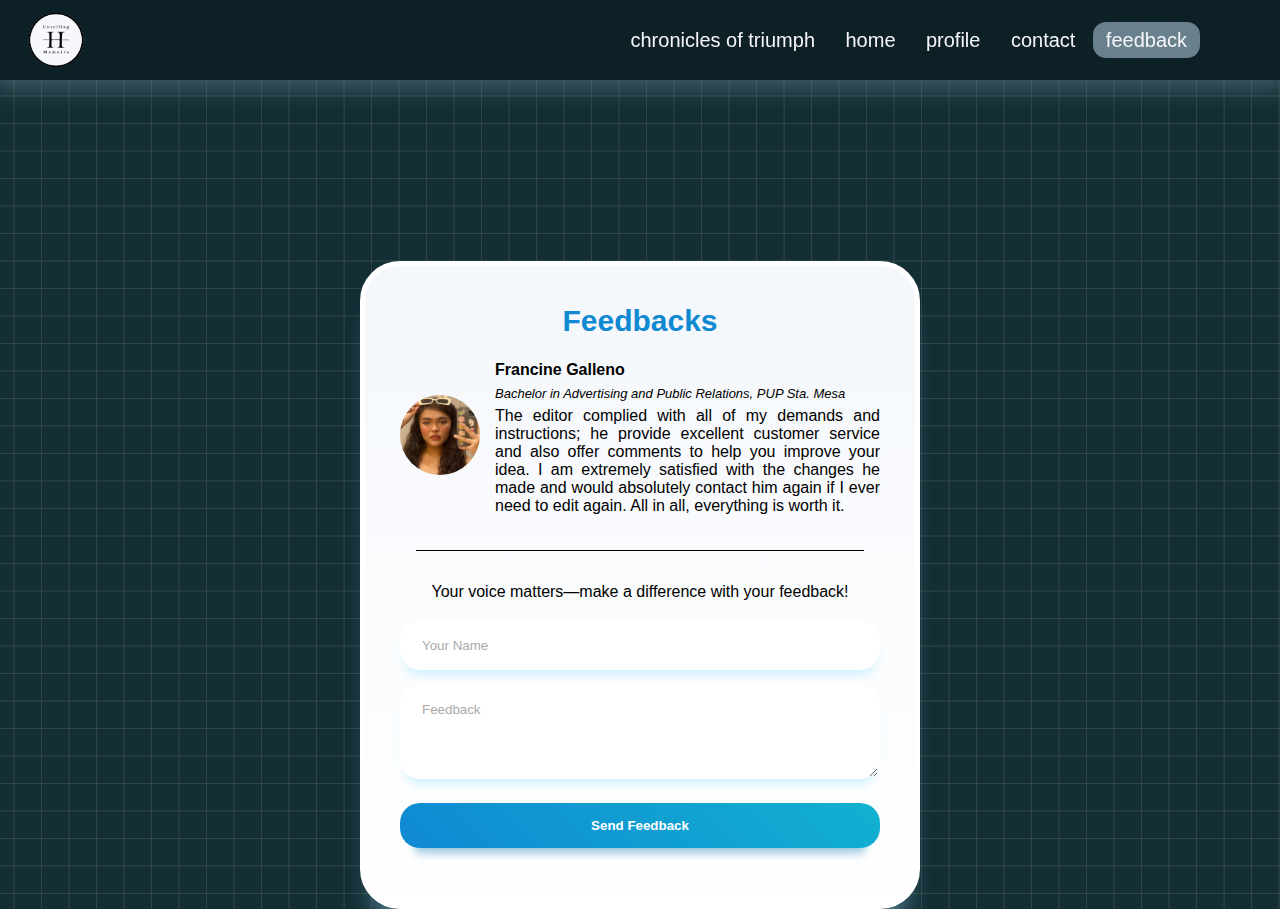
==== feedback.html @ 2efa879e "First Commit" ====
<!DOCTYPE html>
<html lang="en">
  <head>
    <meta charset="UTF-8" />
    <meta http-equiv="X-UA-Compatible" content="IE=edge" />
    <meta name="viewport" content="width=device-width, initial-scale=1.0" />
    <title>Unveiling His Memoirs</title>
    <link rel="icon" href="resources/logos/logo tab.png" type="image/x-icon" />
    <link
      href="https://unpkg.com/boxicons@2.1.4/css/boxicons.min.css"
      rel="stylesheet"
    />
    <link rel="stylesheet" href="feedback.css" />
  </head>
  <body>
    <div class="nav-container">
      <nav>
        <input type="checkbox" id="check" />
        <label for="check" class="checkbtn">
          <i class="bx bx-menu"></i>
        </label>
        <label class="logo"><img src="resources/logos/logo site.svg" /></label>
        <ul>
          <li><a href="./cot.html">Chronicles of Triumph</a></li>
          <li><a href="./homescreen.html">Home</a></li>
          <li><a href="./profile.html">Profile</a></li>
          <li><a href="./contactme.html">Contact</a></li>
          <li><a href="./feedback.html" class="active">Feedback</a></li>
        </ul>
      </nav>
    </div>

    <div class="container">
    <h3>Feedbacks</h3>
    <br>

    <div class="testimonial">
        <img src="resources/francine.jpg" alt="Testimonial Photo">
        <div class="testimonial-content">
            <p><strong>Francine Galleno</strong></p>
            <p><em>Bachelor in Advertising and Public Relations, PUP Sta. Mesa</em></p>
            <p>The editor complied with all of my demands and instructions; he provide excellent customer service and also offer comments to help you improve your idea. I am extremely satisfied with the changes he made and would absolutely contact him again if I ever need to edit again. All in all, everything is worth it.
</p>
        </div>
    </div>
    <p class="underline-text">&emsp;&emsp;&emsp;&emsp;&emsp;&emsp;&emsp;&emsp;&emsp;&emsp;&emsp;&emsp;&emsp;&emsp;&emsp;&emsp;&emsp;&emsp;&emsp;&emsp;&emsp;&emsp;&emsp;&emsp;&emsp;&emsp;&emsp;&emsp;</p>
    
    Your voice matters—make a difference with your feedback!

    <form action="" class="form">
        <p><input required="" type="text" name="name" id="name" placeholder="Your Name"></p>
        <p><textarea id="userFeedback" name="userFeedback" rows="4" placeholder="Feedback" required></textarea></p>
        <button type="button" onclick="sendFeedback()">Send Feedback</button>
    </form>
</div>

<script src="https://cdn.emailjs.com/dist/email.min.js"></script>
<script>
    emailjs.init("989xCh1i2zHPzSJlY");

    function sendFeedback() {
        const userName = document.getElementById("name").value;
        const userFeedback = document.getElementById("userFeedback").value;

        if (userName.trim() === "" || userFeedback.trim() === "") {
            alert("Please enter both your name and feedback.");
            return;
        }

        emailjs.send("service_website", "template_website", {
            from_name: userName,
            message: userFeedback,
        })
        .then(function(response) {
            console.log("Email sent successfully:", response);
            alert("Feedback sent successfully!");
        }, function(error) {
            console.error("Error sending email:", error);
            alert("Error sending feedback. Please try again later.");
        });
    }
</script>
  </body>
</html>
---- feedback.css ----
:root {
  --blue: #12d2db;
  --white: #f5f5fa;
  --mainColor: #132e35;
  --mainColor1: #2d4a53;
  --mainColor2: #69818d;
  --mainColor3: #afb3b7;
  --mainColor4: #5a636a;
  --mainColor-blc: #0d1f23;
  --shadow: 0 5px 20px 5px rgba(105, 129, 141, 0.5);
  --navColor: rgba(13, 31, 35, 0.9);
}

* {
  padding: 0;
  margin: 0;
  text-decoration: none;
  box-sizing: border-box;
}

body {
  font-family: Arial, sans-serif;
  background: #132e35;
  --color: rgba(114, 114, 114, 0.3);
  background-image: linear-gradient(
      0deg,
      transparent 24%,
      var(--color) 25%,
      var(--color) 26%,
      transparent 27%,
      transparent 74%,
      var(--color) 75%,
      var(--color) 76%,
      transparent 77%,
      transparent
    ),
    linear-gradient(
      90deg,
      transparent 24%,
      var(--color) 25%,
      var(--color) 26%,
      transparent 27%,
      transparent 74%,
      var(--color) 75%,
      var(--color) 76%,
      transparent 77%,
      transparent
    );
  background-size: 55px 55px;
}

.nav-container {
  position: relative;
  display: flex;
  justify-content: space-between;
  align-items: center;
  z-index: 2;
  background: #132e35;
  position: fixed;
  width: 100%;
  margin-top: 40px;
}

nav {
  position: absolute;
  background: var(--navColor);
  box-shadow: var(--shadow);
  height: 80px;
  width: 100%;
}

label.logo {
  max-width: 200px;
  position: absolute;
  top: 12%;
  left: 2%;
}

label.logo img {
  width: 30%;
  height: auto;
  display: block;
  max-width: 100%;
}

nav ul {
  float: right;
  margin-right: 80px;
}

nav ul li {
  display: inline-block;
  line-height: 80px;
}

nav ul li a {
  color: var(--white);
  font-size: 20px;
  padding: 7px 13px;
  border-radius: 13px;
  text-transform: lowercase;
}

a.active,
a:hover {
  background: var(--mainColor2);
  transition: 0.5s;
}

.checkbtn {
  line-height: 80px;
  font-size: 30px;
  float: right;
  cursor: pointer;
  margin-right: 40px;
  display: none;
}

.checkbtn i {
  color: var(--white);
  padding: 5px;
  border-radius: 10px;
  transition: 0.5s ease;
}

.checkbtn i:hover {
  background: var(--mainColor2);
}

#check {
  display: none;
}

@media (max-width: 952px) {
  label.logo {
    max-width: 250px;
    top: 11%;
    left: 2%;
  }

  label.logo img {
    width: 25%;
    max-width: 100%;
  }

  nav ul li a {
    font-size: 14px;
  }
  nav ul {
    opacity: 0.95;
  }
}

@media (max-width: 858px) {
  label.logo {
    max-width: 250px;
    top: 11%;
    left: 2%;
  }

  label.logo img {
    width: 25%;
    max-width: 100%;
  }

  .checkbtn {
    display: block;
  }

  ul {
    position: fixed;
    width: 100%;
    height: 100vh;
    background: var(--mainColor-blc);
    top: 80px;
    left: -100%;
    padding-top: 80px;
    text-align: center;
    transition: 0.5s ease;
  }

  nav ul li {
    display: block;
    margin: 30px 0;
    line-height: 30px;
  }

  nav ul li a {
    font-size: 20px;
  }

  a.active,
  a:hover {
    background: none;
    color: var(--blue);
    text-shadow: 0 10px 15px var(--blue);
  }

  #check:checked ~ ul {
    left: 0;
  }
}

h3 {
  text-align: center;
  font-weight: 900;
  font-size: 30px;
  color: rgb(16, 137, 211);
  margin-top: 1px;
}

.container {
  width: 35em;
  height: 40.5em;
  max-width: 100%;
  max-height: 100%;
  background: #f8f9fd;
  background: linear-gradient(
    0deg,
    rgb(255, 255, 255) 0%,
    rgb(244, 247, 251) 100%
  );
  border-radius: 40px;
  padding: 25px 35px;
  border: 5px solid rgb(255, 255, 255);
  box-shadow: rgba(133, 189, 215, 0.8784313725) 0px 30px 30px -20px;
  display: flex;
  flex-direction: column;
  align-items: center;
  justify-content: center;
  position: absolute;
  top: 65%;
  left: 50%;
  transform: translate(-50%, -50%);
}

.testimonial {
  display: flex;
  align-items: center;
  text-align: left;
  margin-bottom: 20px;
}

.testimonial img {
  width: 80px;
  height: 80px;
  border-radius: 50%;
  margin-right: 15px;
  object-fit: cover;
}

.testimonial-content {
  flex: 1;
  text-align: left;
}

.testimonial-content p {
  margin: 0;
  margin-top: 5px;
  text-align: justify;
}

.testimonial em {
  font-size: 13px;
}

.form {
  width: 100%;
  margin-top: 5px;
}

.form input,
.form textarea {
  width: calc(100%);
  background: white;
  border: none;
  padding: 15px 20px;
  border-radius: 20px;
  margin-top: 15px;
  box-shadow: 0px 10px 10px -5px #cff0ff;
  border: 2px solid transparent;
}

.form input::-moz-placeholder,
.form textarea::-moz-placeholder {
  color: rgb(170, 170, 170);
}

.form input::placeholder,
.form textarea::placeholder {
  color: rgb(170, 170, 170);
}

.form input:focus,
.form textarea:focus {
  outline: none;
  border: 2px solid #12b1d1;
}

.form textarea {
  font-family: "Arial", sans-serif;
}

button {
  display: block;
  width: 100%;
  font-weight: bold;
  background: linear-gradient(
    45deg,
    rgb(16, 137, 211) 0%,
    rgb(18, 177, 209) 100%
  );
  color: white;
  padding: 15px;
  margin: 20px auto;
  border-radius: 20px;
  box-shadow: 0px 20px 10px -15px rgba(133, 189, 215, 0.8784313725);
  border: none;
  transition: all 0.2s ease-in-out;
}

button:hover {
  transform: scale(1.03);
  box-shadow: 0px 23px 10px -20px rgba(133, 189, 215, 0.8784313725);
}

button:active {
  transform: scale(0.95);
  box-shadow: 0px 15px 10px -10px rgba(133, 189, 215, 0.8784313725);
}

.underline-text {
  text-decoration: underline;
  margin-bottom: 30px;
  text-align: center;
}

@media (max-width: 952px) {
  .container {
    top: 65%;
  }
}

@media (max-width: 858px) {
  .container {
    top: 65%;
  }
}

@media (min-width: 760px) and (max-width: 820px) {
  .container {
    top: 45%;
  }
}

@media (max-width: 450px) {
  .container {
    top: 55%;
    height: 45.5em;
  }
  .underline-text {
    display: none;
  }
}

@media (max-width: 391px) {
  .container {
    top: 70%;
    height: 100.5em;
    width: 35em;
  }
  .underline-text {
    display: none;
  }
  .testimonial img {
    display: none;
  }
}

@media (max-width: 300px) {
  .container {
    top: 70%;
    height: 100.5em;
    width: 40em;
  }
  .testimonial-content p {
    margin: 0;
    margin-top: 5px;
    text-align: justify;
    font-size: smaller;
  }
  .testimonial img {
    display: none;
  }
  .underline-text {
    display: none;
  }
}
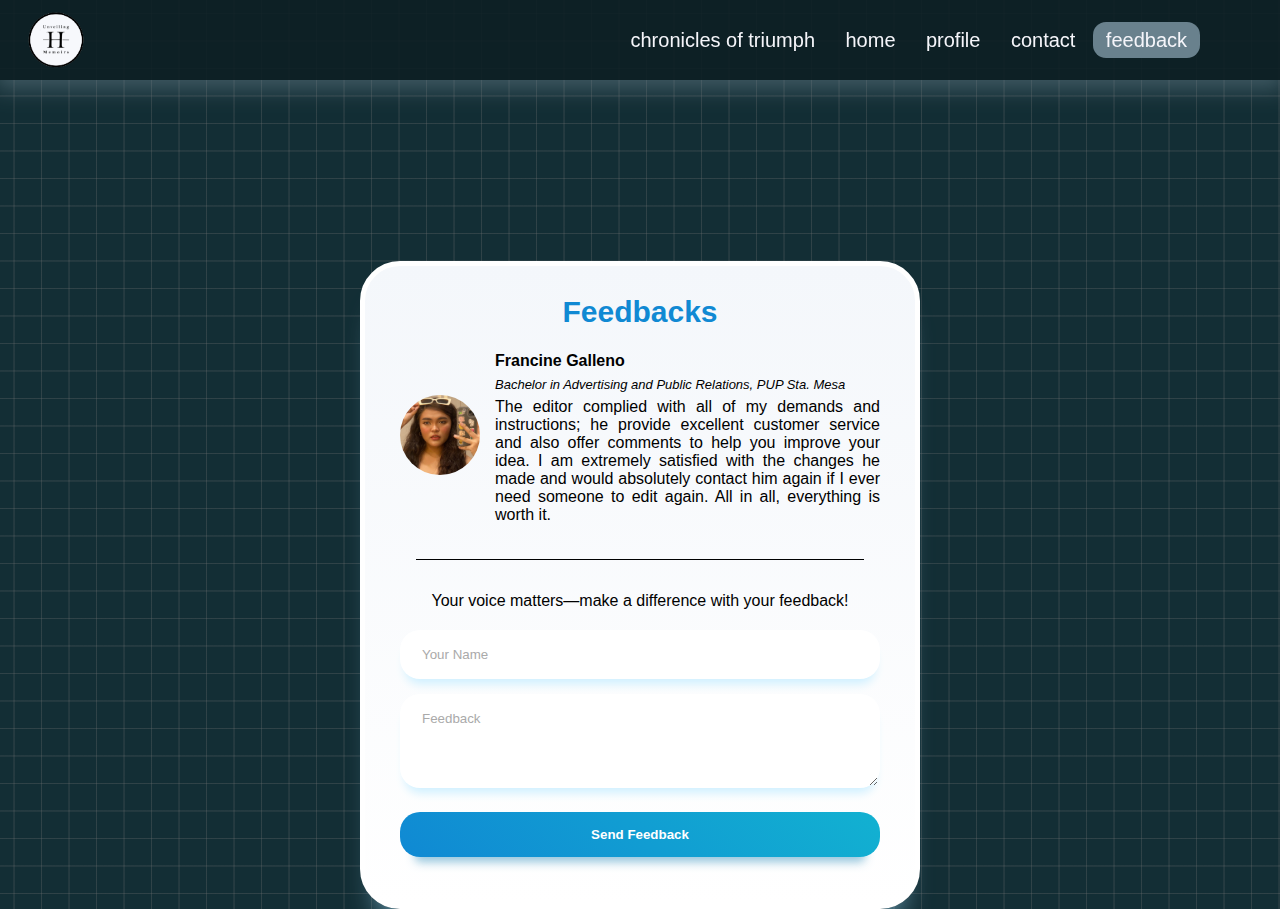
==== commit 0643beeb: "commit" ====
--- a/feedback.html
+++ b/feedback.html
@@ -39,7 +39,7 @@
         <div class="testimonial-content">
             <p><strong>Francine Galleno</strong></p>
             <p><em>Bachelor in Advertising and Public Relations, PUP Sta. Mesa</em></p>
-            <p>The editor complied with all of my demands and instructions; he provide excellent customer service and also offer comments to help you improve your idea. I am extremely satisfied with the changes he made and would absolutely contact him again if I ever need to edit again. All in all, everything is worth it.
+            <p>The editor complied with all of my demands and instructions; he provide excellent customer service and also offer comments to help you improve your idea. I am extremely satisfied with the changes he made and would absolutely contact him again if I ever need someone to edit again. All in all, everything is worth it.
 </p>
         </div>
     </div>
--- a/feedback.css
+++ b/feedback.css
@@ -395,4 +395,4 @@
   .underline-text {
     display: none;
   }
-}
+}